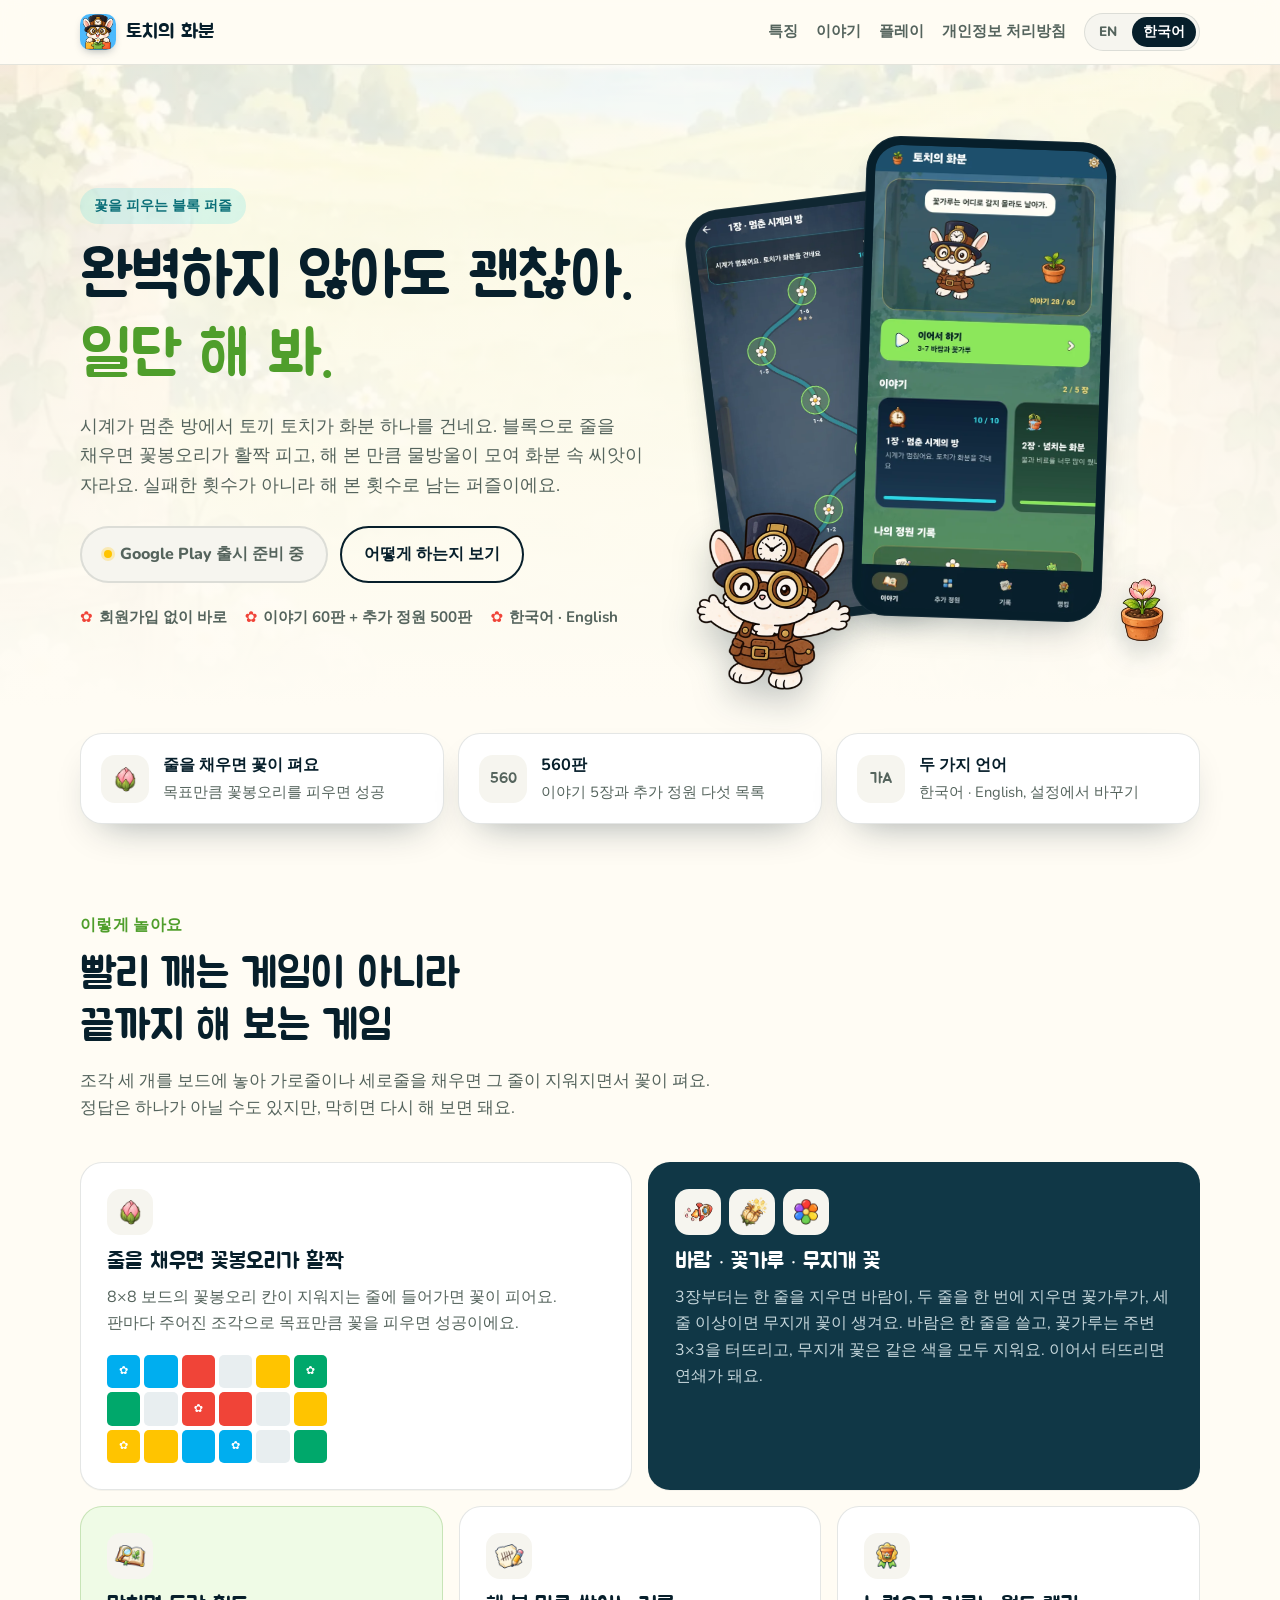
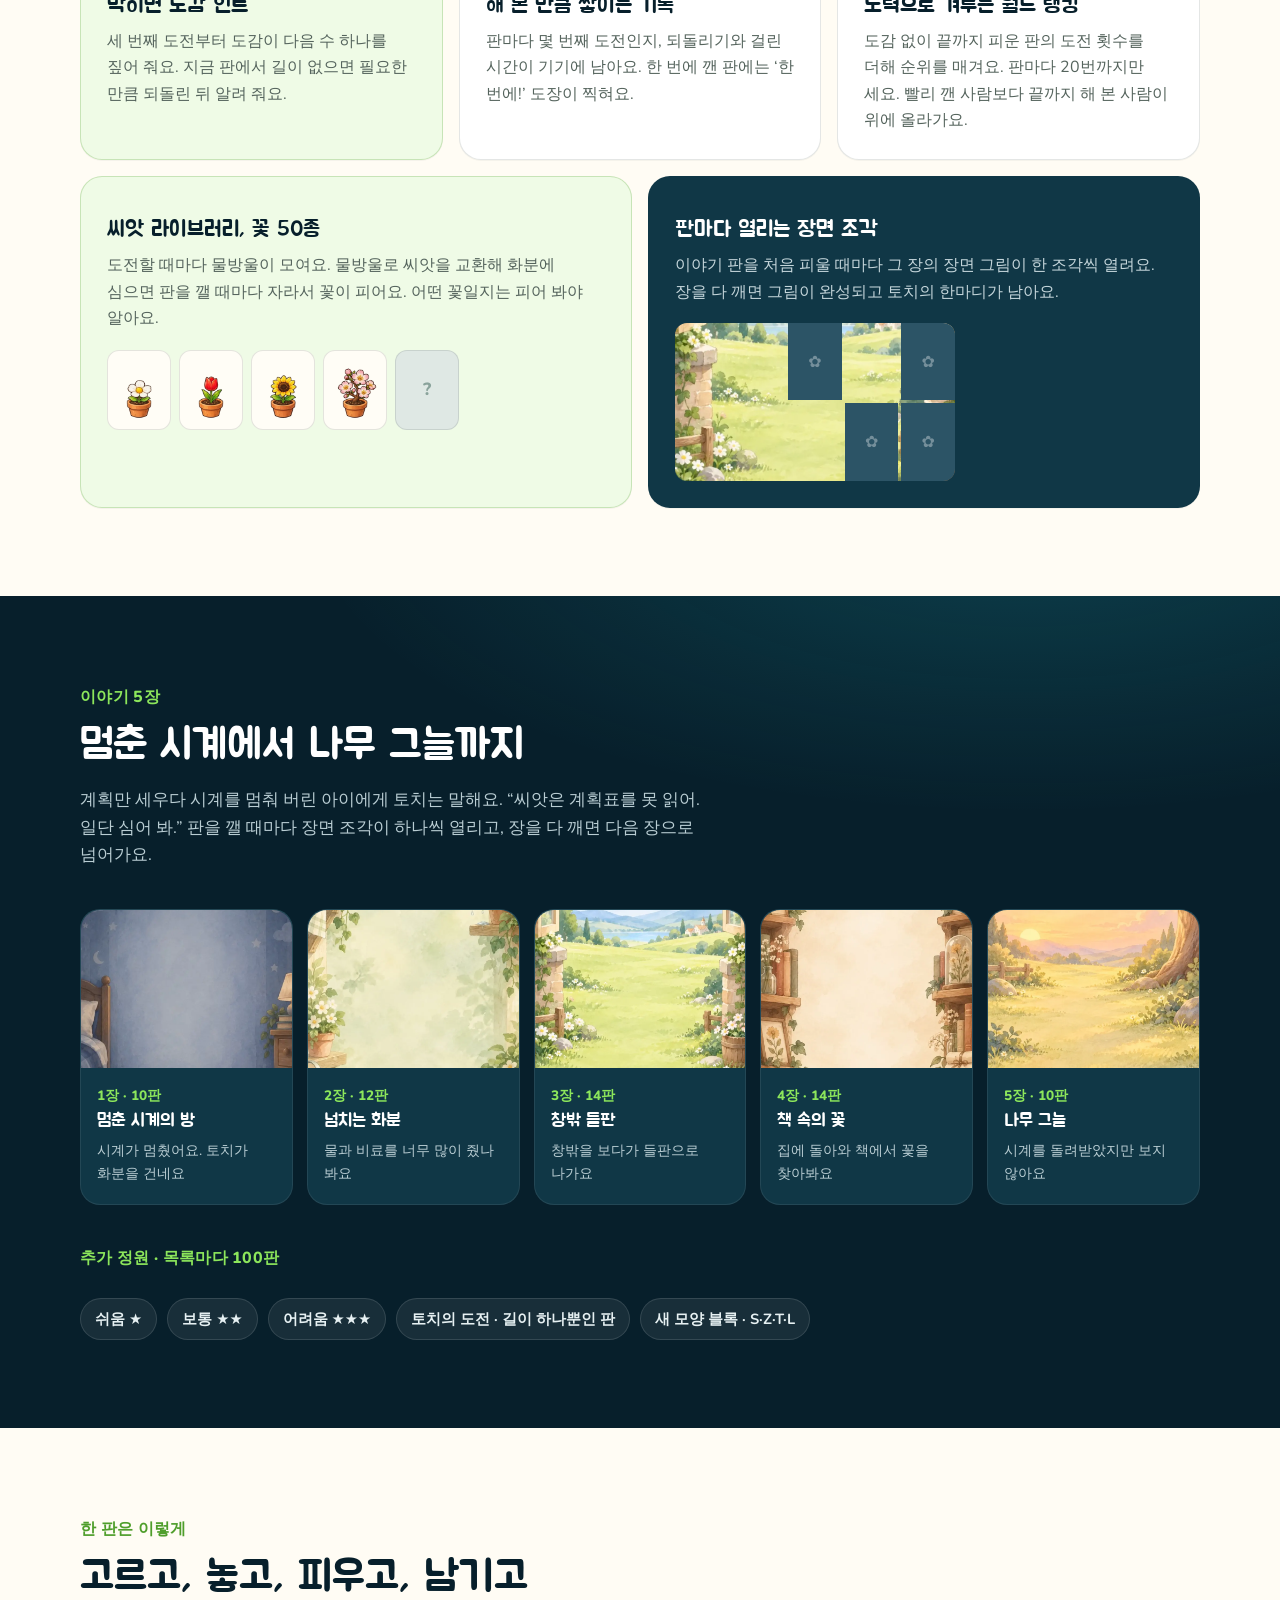
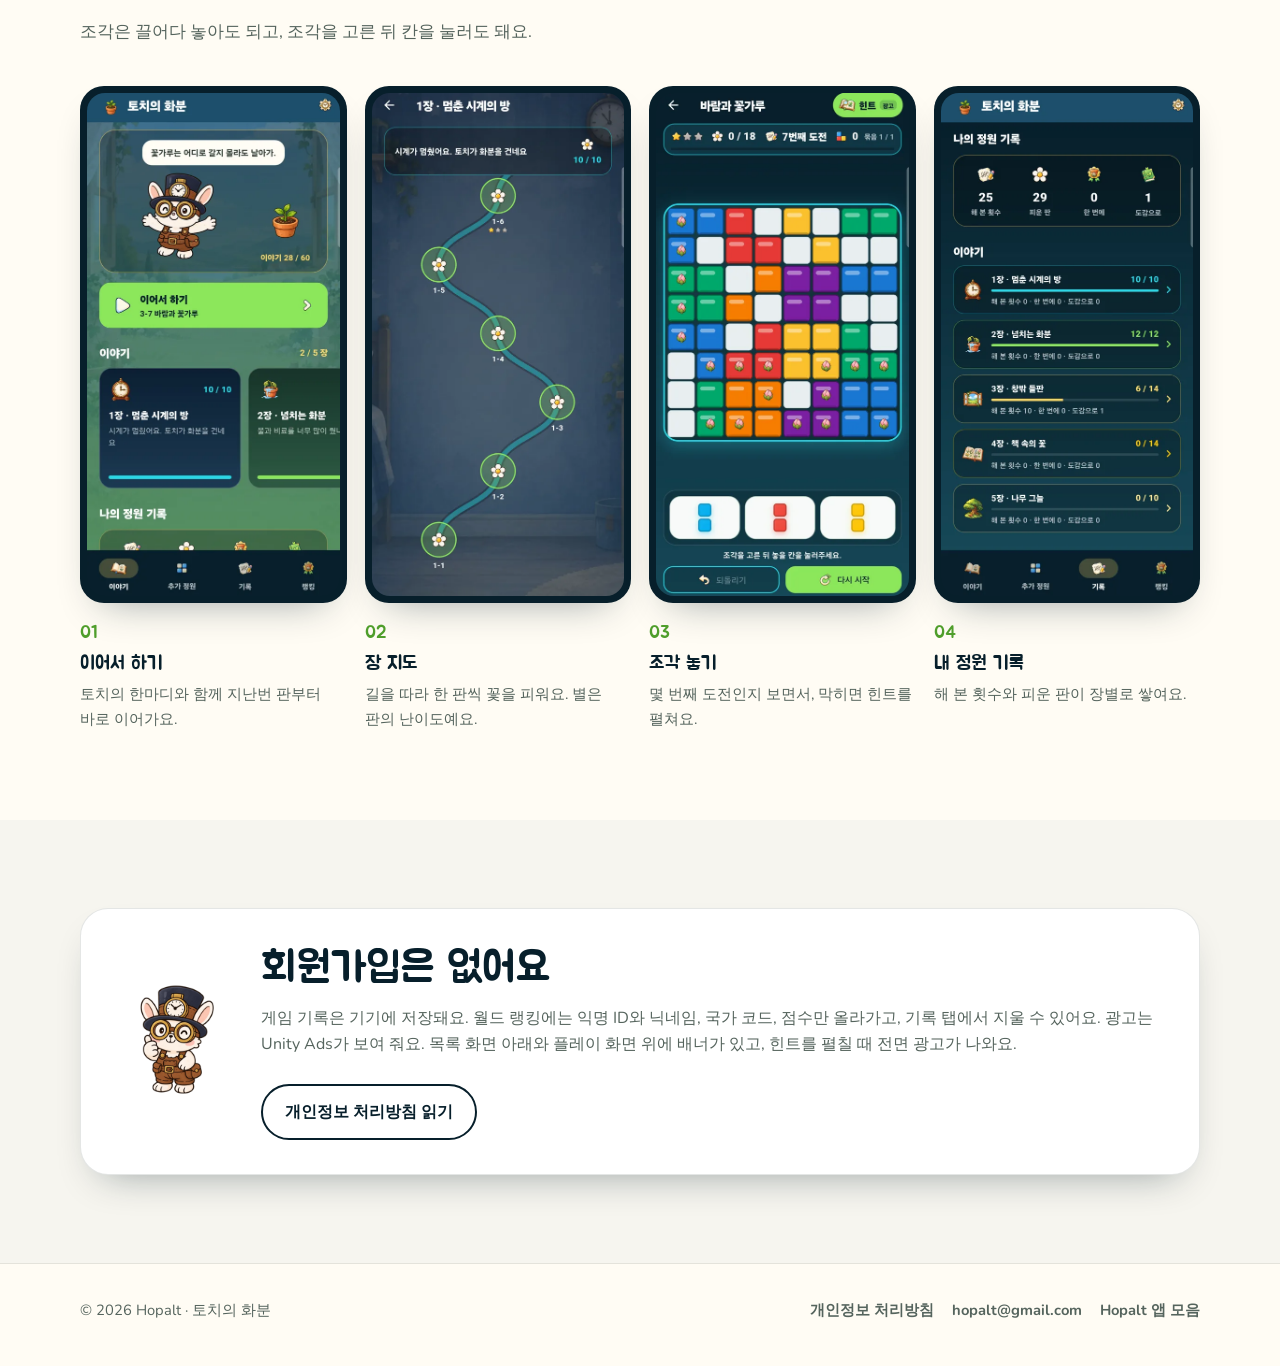
==== ko/index.html @ e4f9e3e1 "토치의 화분 소개 페이지와 개인정보 처리방침(한·영) - 소개: / (영어), /ko/ (한국어) - 개인정보 처리방침: /privacy/, /ko/privacy/ - 브라우저 언" ====
<!doctype html>
<html lang="ko">
<head>
  <meta charset="utf-8">
  <meta name="viewport" content="width=device-width, initial-scale=1">
  <meta name="theme-color" content="#fffcf4">
  <title>토치의 화분 — 일단 해 봐, 꽃은 해 본 만큼 펴요</title>
  <meta name="description" content="블록으로 줄을 채우면 꽃봉오리가 피어나는 퍼즐 게임. 이야기 5장 60판과 추가 정원 500판, 물방울로 키우는 꽃 50종, 해 본 만큼 쌓이는 기록과 월드 랭킹.">
  <link rel="canonical" href="https://tochi-flowerpot.hopalt.com/ko/">
  <link rel="alternate" hreflang="en" href="https://tochi-flowerpot.hopalt.com/">
  <link rel="alternate" hreflang="ko" href="https://tochi-flowerpot.hopalt.com/ko/">
  <link rel="alternate" hreflang="x-default" href="https://tochi-flowerpot.hopalt.com/">
  <meta property="og:title" content="토치의 화분">
  <meta property="og:description" content="완벽해질 때까지 기다리지 말고, 일단 해 봐. 블록으로 꽃을 피우는 퍼즐.">
  <meta property="og:image" content="https://tochi-flowerpot.hopalt.com/assets/feature.webp">
  <link rel="icon" type="image/png" sizes="32x32" href="../assets/favicon-32.png">
  <link rel="icon" type="image/png" sizes="512x512" href="../assets/icon-512.png">
  <link rel="apple-touch-icon" sizes="180x180" href="../assets/apple-touch-icon.png">
  <link rel="preconnect" href="https://fonts.googleapis.com">
  <link rel="preconnect" href="https://fonts.gstatic.com" crossorigin>
  <link rel="stylesheet" href="https://fonts.googleapis.com/css2?family=Jua&family=Nunito:wght@400;700;800&display=swap">
  <link rel="stylesheet" href="../assets/styles.css">
  <script src="../assets/lang.js"></script>
</head>
<body>
<header class="site-header">
  <nav class="nav wrap" aria-label="주요 메뉴">
    <a class="brand" href="./"><img src="../assets/app-icon.webp" alt="">토치의 화분</a>
    <div class="nav-links"><a href="#features">특징</a><a href="#story">이야기</a><a href="#play">플레이</a><a href="privacy/">개인정보 처리방침</a></div>
    <div class="languages" aria-label="언어"><a href="../" data-lang="en">EN</a><a aria-current="page" href="./" data-lang="ko">한국어</a></div>
  </nav>
</header>

<main>
  <section class="hero" style="--hero-bg: url(../assets/chapter-3.webp)">
    <div class="wrap hero-grid">
      <div class="hero-copy">
        <p class="eyebrow">꽃을 피우는 블록 퍼즐</p>
        <h1>완벽하지 않아도 괜찮아.<br><span class="accent">일단 해 봐.</span></h1>
        <p class="lead">시계가 멈춘 방에서 토끼 토치가 화분 하나를 건네요. 블록으로 줄을 채우면 꽃봉오리가 활짝 피고, 해 본 만큼 물방울이 모여 화분 속 씨앗이 자라요. 실패한 횟수가 아니라 해 본 횟수로 남는 퍼즐이에요.</p>
        <div class="actions">
          <span class="button soon" aria-disabled="true"><span class="dot" aria-hidden="true"></span>Google Play 출시 준비 중</span>
          <a class="button secondary" href="#play">어떻게 하는지 보기</a>
        </div>
        <ul class="hero-note"><li>회원가입 없이 바로</li><li>이야기 60판 + 추가 정원 500판</li><li>한국어 · English</li></ul>
      </div>
      <div class="hero-art" aria-label="토치의 화분 앱 화면">
        <div class="phone phone-side"><img src="../assets/ko-02.webp" alt="1장 멈춘 시계의 방 지도" width="540" height="1075"></div>
        <div class="phone phone-main"><img src="../assets/ko-01.webp" alt="토치가 말을 거는 홈 화면" width="540" height="1075"></div>
        <img class="hero-tochi" src="../assets/tochi-08.webp" alt="" width="640" height="640">
        <img class="hero-pot" src="../assets/pot-bloom.webp" alt="" width="400" height="400">
      </div>
    </div>
  </section>

  <div class="wrap trust" aria-label="앱 요약">
    <div class="trust-list">
      <div class="trust-item"><span class="trust-icon"><img src="../assets/icon-flower-bud.webp" alt=""></span><div><strong>줄을 채우면 꽃이 펴요</strong><span>목표만큼 꽃봉오리를 피우면 성공</span></div></div>
      <div class="trust-item"><span class="trust-icon">560</span><div><strong>560판</strong><span>이야기 5장과 추가 정원 다섯 목록</span></div></div>
      <div class="trust-item"><span class="trust-icon">가A</span><div><strong>두 가지 언어</strong><span>한국어 · English, 설정에서 바꾸기</span></div></div>
    </div>
  </div>

  <section class="section" id="features">
    <div class="wrap">
      <div class="section-head">
        <p class="kicker">이렇게 놀아요</p>
        <h2>빨리 깨는 게임이 아니라<br>끝까지 해 보는 게임</h2>
        <p>조각 세 개를 보드에 놓아 가로줄이나 세로줄을 채우면 그 줄이 지워지면서 꽃이 펴요. 정답은 하나가 아닐 수도 있지만, 막히면 다시 해 보면 돼요.</p>
      </div>
      <div class="bento">
        <article class="card wide">
          <div class="badge-icons"><img src="../assets/icon-flower-bud.webp" alt=""></div>
          <h3>줄을 채우면 꽃봉오리가 활짝</h3>
          <p>8×8 보드의 꽃봉오리 칸이 지워지는 줄에 들어가면 꽃이 피어요. 판마다 주어진 조각으로 목표만큼 꽃을 피우면 성공이에요.</p>
          <div class="mini-board" aria-hidden="true"><i class="b f"></i><i class="b"></i><i class="r"></i><i></i><i class="y"></i><i class="g f"></i><i class="g"></i><i></i><i class="r f"></i><i class="r"></i><i></i><i class="y"></i><i class="y f"></i><i class="y"></i><i class="b"></i><i class="b f"></i><i></i><i class="g"></i></div>
        </article>
        <article class="card wide navy">
          <div class="badge-icons"><img src="../assets/icon-rocket.webp" alt=""><img src="../assets/icon-bomb.webp" alt=""><img src="../assets/icon-rainbow-flower.webp" alt=""></div>
          <h3>바람 · 꽃가루 · 무지개 꽃</h3>
          <p>3장부터는 한 줄을 지우면 바람이, 두 줄을 한 번에 지우면 꽃가루가, 세 줄 이상이면 무지개 꽃이 생겨요. 바람은 한 줄을 쓸고, 꽃가루는 주변 3×3을 터뜨리고, 무지개 꽃은 같은 색을 모두 지워요. 이어서 터뜨리면 연쇄가 돼요.</p>
        </article>
        <article class="card third lime">
          <div class="badge-icons"><img src="../assets/icon-book-open.webp" alt=""></div>
          <h3>막히면 도감 힌트</h3>
          <p>세 번째 도전부터 도감이 다음 수 하나를 짚어 줘요. 지금 판에서 길이 없으면 필요한 만큼 되돌린 뒤 알려 줘요.</p>
        </article>
        <article class="card third">
          <div class="badge-icons"><img src="../assets/icon-tries.webp" alt=""></div>
          <h3>해 본 만큼 쌓이는 기록</h3>
          <p>판마다 몇 번째 도전인지, 되돌리기와 걸린 시간이 기기에 남아요. 한 번에 깬 판에는 ‘한 번에!’ 도장이 찍혀요.</p>
        </article>
        <article class="card third">
          <div class="badge-icons"><img src="../assets/icon-finisher.webp" alt=""></div>
          <h3>노력으로 겨루는 월드 랭킹</h3>
          <p>도감 없이 끝까지 피운 판의 도전 횟수를 더해 순위를 매겨요. 판마다 20번까지만 세요. 빨리 깬 사람보다 끝까지 해 본 사람이 위에 올라가요.</p>
        </article>
        <article class="card wide lime">
          <h3>씨앗 라이브러리, 꽃 50종</h3>
          <p>도전할 때마다 물방울이 모여요. 물방울로 씨앗을 교환해 화분에 심으면 판을 깰 때마다 자라서 꽃이 피어요. 어떤 꽃일지는 피어 봐야 알아요.</p>
          <div class="seed-row" aria-hidden="true"><span><img src="../assets/seed-daisy.webp" alt=""></span><span><img src="../assets/seed-tulip.webp" alt=""></span><span><img src="../assets/seed-sunflower.webp" alt=""></span><span><img src="../assets/seed-cherry-blossom.webp" alt=""></span><span class="locked">?</span></div>
        </article>
        <article class="card wide navy">
          <h3>판마다 열리는 장면 조각</h3>
          <p>이야기 판을 처음 피울 때마다 그 장의 장면 그림이 한 조각씩 열려요. 장을 다 깨면 그림이 완성되고 토치의 한마디가 남아요.</p>
          <div class="scene-tiles" aria-hidden="true" style="background-image:url(../assets/chapter-3.webp)"><i class="open"></i><i class="open"></i><i></i><i class="open"></i><i></i><i class="open"></i><i class="open"></i><i class="open"></i><i></i><i></i></div>
        </article>
      </div>
    </div>
  </section>

  <section class="section section-dark" id="story">
    <div class="wrap">
      <div class="section-head">
        <p class="kicker">이야기 5장</p>
        <h2>멈춘 시계에서 나무 그늘까지</h2>
        <p>계획만 세우다 시계를 멈춰 버린 아이에게 토치는 말해요. “씨앗은 계획표를 못 읽어. 일단 심어 봐.” 판을 깰 때마다 장면 조각이 하나씩 열리고, 장을 다 깨면 다음 장으로 넘어가요.</p>
      </div>
      <div class="chapters">
        <article class="chapter"><div class="art" style="background-image:url(../assets/chapter-1.webp)"></div><div class="text"><span class="num">1장 · 10판</span><h3>멈춘 시계의 방</h3><p>시계가 멈췄어요. 토치가 화분을 건네요</p></div></article>
        <article class="chapter"><div class="art" style="background-image:url(../assets/chapter-2.webp)"></div><div class="text"><span class="num">2장 · 12판</span><h3>넘치는 화분</h3><p>물과 비료를 너무 많이 줬나 봐요</p></div></article>
        <article class="chapter"><div class="art" style="background-image:url(../assets/chapter-3.webp)"></div><div class="text"><span class="num">3장 · 14판</span><h3>창밖 들판</h3><p>창밖을 보다가 들판으로 나가요</p></div></article>
        <article class="chapter"><div class="art" style="background-image:url(../assets/chapter-4.webp)"></div><div class="text"><span class="num">4장 · 14판</span><h3>책 속의 꽃</h3><p>집에 돌아와 책에서 꽃을 찾아봐요</p></div></article>
        <article class="chapter"><div class="art" style="background-image:url(../assets/chapter-5.webp)"></div><div class="text"><span class="num">5장 · 10판</span><h3>나무 그늘</h3><p>시계를 돌려받았지만 보지 않아요</p></div></article>
      </div>
      <p class="kicker" style="margin-top:40px">추가 정원 · 목록마다 100판</p>
      <div class="lists"><span>쉬움 ★</span><span>보통 ★★</span><span>어려움 ★★★</span><span>토치의 도전 · 길이 하나뿐인 판</span><span>새 모양 블록 · S·Z·T·L</span></div>
    </div>
  </section>

  <section class="section" id="play">
    <div class="wrap">
      <div class="section-head">
        <p class="kicker">한 판은 이렇게</p>
        <h2>고르고, 놓고, 피우고, 남기고</h2>
        <p>조각은 끌어다 놓아도 되고, 조각을 고른 뒤 칸을 눌러도 돼요.</p>
      </div>
      <div class="journey">
        <article class="step"><div class="frame"><img src="../assets/ko-01.webp" alt="홈 화면" loading="lazy" width="540" height="1075"></div><span class="num">01</span><h3>이어서 하기</h3><p>토치의 한마디와 함께 지난번 판부터 바로 이어가요.</p></article>
        <article class="step"><div class="frame"><img src="../assets/ko-02.webp" alt="장 지도" loading="lazy" width="540" height="1075"></div><span class="num">02</span><h3>장 지도</h3><p>길을 따라 한 판씩 꽃을 피워요. 별은 판의 난이도예요.</p></article>
        <article class="step"><div class="frame"><img src="../assets/ko-03.webp" alt="플레이 화면" loading="lazy" width="540" height="1075"></div><span class="num">03</span><h3>조각 놓기</h3><p>몇 번째 도전인지 보면서, 막히면 힌트를 펼쳐요.</p></article>
        <article class="step"><div class="frame"><img src="../assets/ko-04.webp" alt="기록 화면" loading="lazy" width="540" height="1075"></div><span class="num">04</span><h3>내 정원 기록</h3><p>해 본 횟수와 피운 판이 장별로 쌓여요.</p></article>
      </div>
    </div>
  </section>

  <section class="section section-tint">
    <div class="wrap">
      <div class="safe">
        <img src="../assets/tochi-02.webp" alt="" width="640" height="640" loading="lazy">
        <div>
          <h2>회원가입은 없어요</h2>
          <p>게임 기록은 기기에 저장돼요. 월드 랭킹에는 익명 ID와 닉네임, 국가 코드, 점수만 올라가고, 기록 탭에서 지울 수 있어요. 광고는 Unity Ads가 보여 줘요. 목록 화면 아래와 플레이 화면 위에 배너가 있고, 힌트를 펼칠 때 전면 광고가 나와요.</p>
          <div class="actions"><a class="button secondary" href="privacy/">개인정보 처리방침 읽기</a></div>
        </div>
      </div>
    </div>
  </section>
</main>

<footer class="footer">
  <div class="wrap footer-row">
    <span>© 2026 Hopalt · 토치의 화분</span>
    <div class="footer-links"><a href="privacy/">개인정보 처리방침</a><a href="mailto:hopalt@gmail.com">hopalt@gmail.com</a><a href="https://www.hopalt.com/">Hopalt 앱 모음</a></div>
  </div>
</footer>
</body>
</html>
---- assets/styles.css ----
/* 토치의 화분 · Tochi's Flowerpot — app page and privacy policy.
   Colours follow the app theme (flutter_app/lib/core/theme/app_theme.dart). */
:root {
  --cream: #fffcf4;
  --paper: #f6f5ef;
  --ink: #23312b;
  --ink-soft: #55645d;
  --navy: #071f2b;
  --slate: #103746;
  --cyan: #28d7e5;
  --lime: #8ce65b;
  --lime-deep: #4f9e2b;
  --sky: #00aeef;
  --red: #f04438;
  --gold: #ffc400;
  --green: #00a86b;
  --line: rgba(35, 49, 43, 0.12);
  --card: #ffffff;
  --shadow: 0 18px 40px -22px rgba(7, 31, 43, 0.45);
  --radius: 22px;
  --display: "Jua", "Nunito", "Apple SD Gothic Neo", "Malgun Gothic", system-ui, sans-serif;
  --body: "Nunito", "Apple SD Gothic Neo", "Noto Sans KR", "Malgun Gothic", system-ui, -apple-system, "Segoe UI", sans-serif;
}

* { box-sizing: border-box; }
html { scroll-behavior: smooth; }
[id] { scroll-margin-top: 84px; }
@media (max-width: 640px) { [id] { scroll-margin-top: 120px; } }
body {
  margin: 0;
  background: var(--cream);
  color: var(--ink);
  font-family: var(--body);
  font-size: 16px;
  line-height: 1.65;
  -webkit-font-smoothing: antialiased;
  word-break: keep-all;
  overflow-wrap: anywhere;
}
img { max-width: 100%; height: auto; display: block; }
a { color: inherit; }
.wrap { width: min(1120px, 100% - 32px); margin-inline: auto; }

/* Header */
.site-header {
  position: sticky; top: 0; z-index: 20;
  background: rgba(255, 252, 244, 0.86);
  backdrop-filter: saturate(1.4) blur(12px);
  -webkit-backdrop-filter: saturate(1.4) blur(12px);
  border-bottom: 1px solid var(--line);
}
.nav { display: flex; align-items: center; gap: 18px; min-height: 64px; flex-wrap: wrap; }
.brand { display: inline-flex; align-items: center; gap: 10px; text-decoration: none; font-family: var(--display); font-size: 1.25rem; color: var(--navy); }
.brand img { width: 36px; height: 36px; border-radius: 10px; box-shadow: 0 4px 10px -4px rgba(7,31,43,.4); }
.nav-links { display: flex; gap: 18px; margin-left: auto; font-weight: 700; font-size: .95rem; }
.nav-links a { text-decoration: none; color: var(--ink-soft); }
.nav-links a:hover { color: var(--navy); }
.languages { display: flex; gap: 4px; padding: 3px; border-radius: 999px; background: var(--paper); border: 1px solid var(--line); font-size: .85rem; font-weight: 800; }
.languages a { text-decoration: none; padding: 4px 11px; border-radius: 999px; color: var(--ink-soft); }
.languages a[aria-current="page"] { background: var(--navy); color: #fff; }

/* Buttons */
.actions { display: flex; flex-wrap: wrap; gap: 12px; margin-top: 26px; }
.button {
  display: inline-flex; align-items: center; gap: 8px;
  padding: 13px 22px; border-radius: 999px; font-weight: 800; text-decoration: none;
  background: var(--lime); color: var(--navy); border: 2px solid var(--lime);
  box-shadow: 0 10px 22px -12px rgba(79, 158, 43, .9);
  transition: transform .15s ease, box-shadow .15s ease;
}
.button:hover { transform: translateY(-2px); }
.button.secondary { background: transparent; color: var(--navy); border-color: var(--navy); box-shadow: none; }
.button.soon { background: var(--paper); color: var(--ink-soft); border-color: var(--line); box-shadow: none; cursor: default; }
.button.soon:hover { transform: none; }
.button .dot { width: 8px; height: 8px; border-radius: 50%; background: var(--gold); box-shadow: 0 0 0 3px rgba(255,196,0,.25); }

/* Hero */
.hero { position: relative; overflow: hidden; padding: 64px 0 72px; }
.hero::before {
  content: ""; position: absolute; inset: 0;
  background: var(--hero-bg, none) center / cover no-repeat;
  opacity: .22; filter: saturate(1.1);
}
.hero::after { content: ""; position: absolute; inset: 0; background: linear-gradient(180deg, rgba(255,252,244,.2), var(--cream) 92%); }
.hero-grid { position: relative; z-index: 1; display: grid; grid-template-columns: 1.05fr .95fr; gap: 40px; align-items: center; }
.eyebrow { display: inline-block; margin: 0 0 14px; padding: 6px 14px; border-radius: 999px; background: rgba(40, 215, 229, .16); color: #0b6f78; font-weight: 800; font-size: .88rem; }
h1, h2, h3 { font-family: var(--display); font-weight: 400; color: var(--navy); line-height: 1.25; margin: 0; }
h1 { font-size: clamp(2.3rem, 5.4vw, 3.9rem); letter-spacing: -.01em; }
h1 .accent { color: var(--lime-deep); }
.lead { font-size: 1.12rem; color: var(--ink-soft); margin: 18px 0 0; max-width: 34em; }
.hero-note { display: flex; flex-wrap: wrap; gap: 8px 18px; padding: 0; margin: 22px 0 0; list-style: none; font-weight: 700; color: var(--ink-soft); font-size: .95rem; }
.hero-note li::before { content: "✿"; color: var(--red); margin-right: 6px; }

.hero-art { position: relative; min-height: 560px; }
.phone {
  position: absolute; width: 250px; border-radius: 34px; padding: 9px; background: var(--navy);
  box-shadow: var(--shadow), 0 0 0 1px rgba(255,255,255,.06) inset;
}
.phone img { border-radius: 26px; }
.phone-main { left: 50%; top: 10px; transform: translateX(-34%) rotate(2deg); z-index: 2; }
.phone-side { left: 50%; top: 70px; transform: translateX(-108%) rotate(-7deg); width: 220px; opacity: .96; }
.hero-tochi { position: absolute; z-index: 3; width: 190px; left: -6px; bottom: -10px; filter: drop-shadow(0 14px 18px rgba(7,31,43,.25)); animation: bob 4s ease-in-out infinite; }
.hero-pot { position: absolute; z-index: 3; width: 108px; right: 4px; bottom: 30px; filter: drop-shadow(0 10px 14px rgba(7,31,43,.2)); }
@keyframes bob { 50% { transform: translateY(-8px) rotate(-2deg); } }
@media (prefers-reduced-motion: reduce) { .hero-tochi { animation: none; } html { scroll-behavior: auto; } }

/* Strip */
.trust { margin-top: -28px; position: relative; z-index: 2; }
.trust-list { display: grid; grid-template-columns: repeat(3, 1fr); gap: 14px; }
.trust-item { display: flex; gap: 14px; align-items: center; padding: 18px 20px; background: var(--card); border-radius: var(--radius); box-shadow: var(--shadow); border: 1px solid var(--line); }
.trust-item strong { display: block; color: var(--navy); font-size: 1.02rem; }
.trust-item span { color: var(--ink-soft); font-size: .92rem; }
.trust-icon { flex: none; width: 48px; height: 48px; border-radius: 14px; display: grid; place-items: center; font-family: var(--display); font-size: 1.25rem; color: var(--navy); background: var(--paper); }
.trust-icon img { width: 34px; }

/* Sections */
.section { padding: 88px 0; }
.section-tint { background: var(--paper); }
.section-dark { background: radial-gradient(1200px 500px at 80% -10%, rgba(40,215,229,.18), transparent 60%), var(--navy); color: #d9e6ea; }
.section-dark h2, .section-dark h3 { color: #fff; }
.section-head { max-width: 640px; margin-bottom: 40px; }
.kicker { margin: 0 0 10px; font-weight: 800; color: var(--lime-deep); letter-spacing: .02em; }
.section-dark .kicker { color: var(--lime); }
h2 { font-size: clamp(1.8rem, 3.6vw, 2.6rem); }
.section-head p:not(.kicker) { color: var(--ink-soft); margin: 14px 0 0; font-size: 1.05rem; }
.section-dark .section-head p:not(.kicker) { color: #b9cdd3; }

/* Feature cards */
.bento { display: grid; grid-template-columns: repeat(6, 1fr); gap: 16px; }
.card { background: var(--card); border: 1px solid var(--line); border-radius: var(--radius); padding: 26px; box-shadow: 0 1px 0 rgba(7,31,43,.04); }
.card h3 { font-size: 1.35rem; margin: 14px 0 8px; }
.card p { margin: 0; color: var(--ink-soft); }
.card.wide { grid-column: span 3; }
.card.third { grid-column: span 2; }
.card .badge-icons { display: flex; gap: 8px; }
.card .badge-icons img { width: 46px; height: 46px; padding: 6px; border-radius: 14px; background: var(--paper); }
.card.navy { background: var(--slate); border-color: transparent; }
.card.navy h3 { color: #fff; }
.card.navy p { color: #c5d6db; }
.card.lime { background: #effbe6; border-color: rgba(79,158,43,.25); }
.big-number { font-family: var(--display); font-size: 3rem; color: var(--navy); line-height: 1; }
.big-number small { font-size: 1.1rem; color: var(--ink-soft); font-family: var(--body); font-weight: 800; }
.mini-board { display: grid; grid-template-columns: repeat(6, 1fr); gap: 4px; margin-top: 18px; max-width: 220px; }
.mini-board i { aspect-ratio: 1; border-radius: 5px; background: #e8eef0; display: grid; place-items: center; font-style: normal; font-size: .7rem; }
.mini-board i.b { background: var(--sky); } .mini-board i.r { background: var(--red); } .mini-board i.y { background: var(--gold); } .mini-board i.g { background: var(--green); }
.mini-board i.f::after { content: "✿"; color: #fff; }
.seed-row { display: grid; grid-template-columns: repeat(5, minmax(0, 64px)); gap: 8px; margin-top: 18px; }
.seed-row span { aspect-ratio: 4 / 5; border-radius: 12px; background: #fffdf6; border: 1px solid var(--line); display: grid; place-items: center; overflow: hidden; }
.seed-row img { width: 100%; height: 100%; object-fit: contain; }
.seed-row span.locked { background: #dfe8e4; color: #8aa39b; font-weight: 800; font-size: 1.1rem; }
.scene-tiles { display: grid; grid-template-columns: repeat(5, 1fr); grid-template-rows: repeat(2, 1fr); gap: 3px; margin-top: 18px; max-width: 280px; aspect-ratio: 16 / 9; border-radius: 12px; overflow: hidden; background-size: cover; background-position: center; }
.scene-tiles i { background: #2c5466; display: grid; place-items: center; font-style: normal; color: rgba(255,255,255,.35); }
.scene-tiles i::after { content: "✿"; }
.scene-tiles i.open::after { content: none; }
.scene-tiles i.open { background: transparent; }

/* Chapters */
.chapters { display: grid; grid-template-columns: repeat(5, 1fr); gap: 14px; }
.chapter { border-radius: 20px; overflow: hidden; background: var(--slate); border: 1px solid rgba(255,255,255,.08); }
.chapter .art { aspect-ratio: 4 / 3; background-size: cover; background-position: center; }
.chapter div.text { padding: 14px 16px 18px; }
.chapter .num { color: var(--lime); font-weight: 800; font-size: .85rem; }
.chapter h3 { font-size: 1.1rem; margin: 2px 0 6px; }
.chapter p { margin: 0; font-size: .9rem; color: #b9cdd3; }
.lists { display: flex; flex-wrap: wrap; gap: 10px; margin-top: 26px; }
.lists span { padding: 8px 14px; border-radius: 999px; background: rgba(255,255,255,.07); border: 1px solid rgba(255,255,255,.12); font-weight: 700; font-size: .92rem; color: #e6f0f2; }

/* Journey */
.journey { display: grid; grid-template-columns: repeat(4, 1fr); gap: 18px; }
.step { text-align: left; }
.step .frame { border-radius: 24px; padding: 7px; background: var(--navy); box-shadow: var(--shadow); }
.step .frame img { border-radius: 18px; }
.step .num { display: inline-block; margin: 16px 0 4px; font-family: var(--display); color: var(--lime-deep); font-size: 1.1rem; }
.step h3 { font-size: 1.2rem; }
.step p { margin: 6px 0 0; color: var(--ink-soft); font-size: .95rem; }

/* Privacy note */
.safe { display: grid; grid-template-columns: auto 1fr; gap: 26px; align-items: center; padding: 34px; border-radius: 28px; background: var(--card); border: 1px solid var(--line); box-shadow: var(--shadow); }
.safe img { width: 120px; }
.safe p { color: var(--ink-soft); margin: 10px 0 0; }

/* Footer */
.footer { padding: 34px 0 44px; border-top: 1px solid var(--line); color: var(--ink-soft); font-size: .92rem; }
.footer-row { display: flex; flex-wrap: wrap; gap: 12px 24px; justify-content: space-between; align-items: center; }
.footer-links { display: flex; flex-wrap: wrap; gap: 8px 18px; }
.footer-links a { text-decoration: none; font-weight: 700; }
.footer-links a:hover { color: var(--navy); }

/* Privacy policy page */
.policy { padding: 48px 0 80px; max-width: 820px; }
.policy h1 { font-size: clamp(2rem, 4.6vw, 2.8rem); }
.policy .meta { color: var(--ink-soft); margin: 12px 0 0; font-size: .95rem; }
.policy h2 { font-size: 1.45rem; margin: 40px 0 10px; padding-top: 4px; }
.policy h3 { font-family: var(--body); font-weight: 800; font-size: 1.05rem; margin: 22px 0 6px; }
.policy p, .policy li { color: #36443e; }
.policy ul { padding-left: 1.2em; }
.policy li { margin: 4px 0; }
.notice { margin: 26px 0 8px; padding: 18px 22px; border-radius: 18px; background: #effbe6; border: 1px solid rgba(79,158,43,.28); color: #2c4a22; }
.notice strong { color: var(--navy); }
.toc { margin: 22px 0 0; padding: 18px 22px; border-radius: 18px; background: var(--paper); border: 1px solid var(--line); }
.toc ol { margin: 0; padding-left: 1.3em; columns: 2; column-gap: 28px; }
.toc a { text-decoration: none; font-weight: 700; color: var(--ink-soft); }
.toc a:hover { color: var(--navy); }
.table-wrap { overflow-x: auto; margin: 12px 0; border-radius: 14px; border: 1px solid var(--line); background: var(--card); }
table { border-collapse: collapse; width: 100%; min-width: 620px; font-size: .93rem; }
th, td { text-align: left; vertical-align: top; padding: 11px 14px; border-bottom: 1px solid var(--line); }
th { background: var(--paper); color: var(--navy); font-weight: 800; }
tr:last-child td { border-bottom: 0; }
.policy a { color: #0b6f78; font-weight: 700; }

/* Responsive */
@media (max-width: 960px) {
  .hero-grid { grid-template-columns: 1fr; }
  .hero-art { min-height: 520px; max-width: 520px; margin: 10px auto 0; width: 100%; }
  .chapters { grid-template-columns: repeat(3, 1fr); }
  .journey { grid-template-columns: repeat(2, 1fr); }
  .card.wide, .card.third { grid-column: span 6; }
}
@media (max-width: 640px) {
  .nav { gap: 10px; padding: 8px 0; }
  .nav-links { order: 3; width: 100%; margin-left: 0; gap: 16px; font-size: .9rem; }
  .languages { margin-left: auto; }
  .hero { padding: 36px 0 56px; }
  .hero-art { min-height: 440px; }
  .phone { width: 200px; border-radius: 28px; padding: 7px; }
  .phone img { border-radius: 22px; }
  .phone-side { width: 170px; top: 56px; }
  .hero-tochi { width: 130px; }
  .hero-pot { width: 78px; bottom: 16px; }
  .trust-list { grid-template-columns: 1fr; }
  .section { padding: 64px 0; }
  .chapters { grid-template-columns: repeat(2, 1fr); }
  .journey { grid-template-columns: 1fr 1fr; gap: 14px; }
  .safe { grid-template-columns: 1fr; padding: 24px; }
  .safe img { width: 90px; }
  .toc ol { columns: 1; }
}
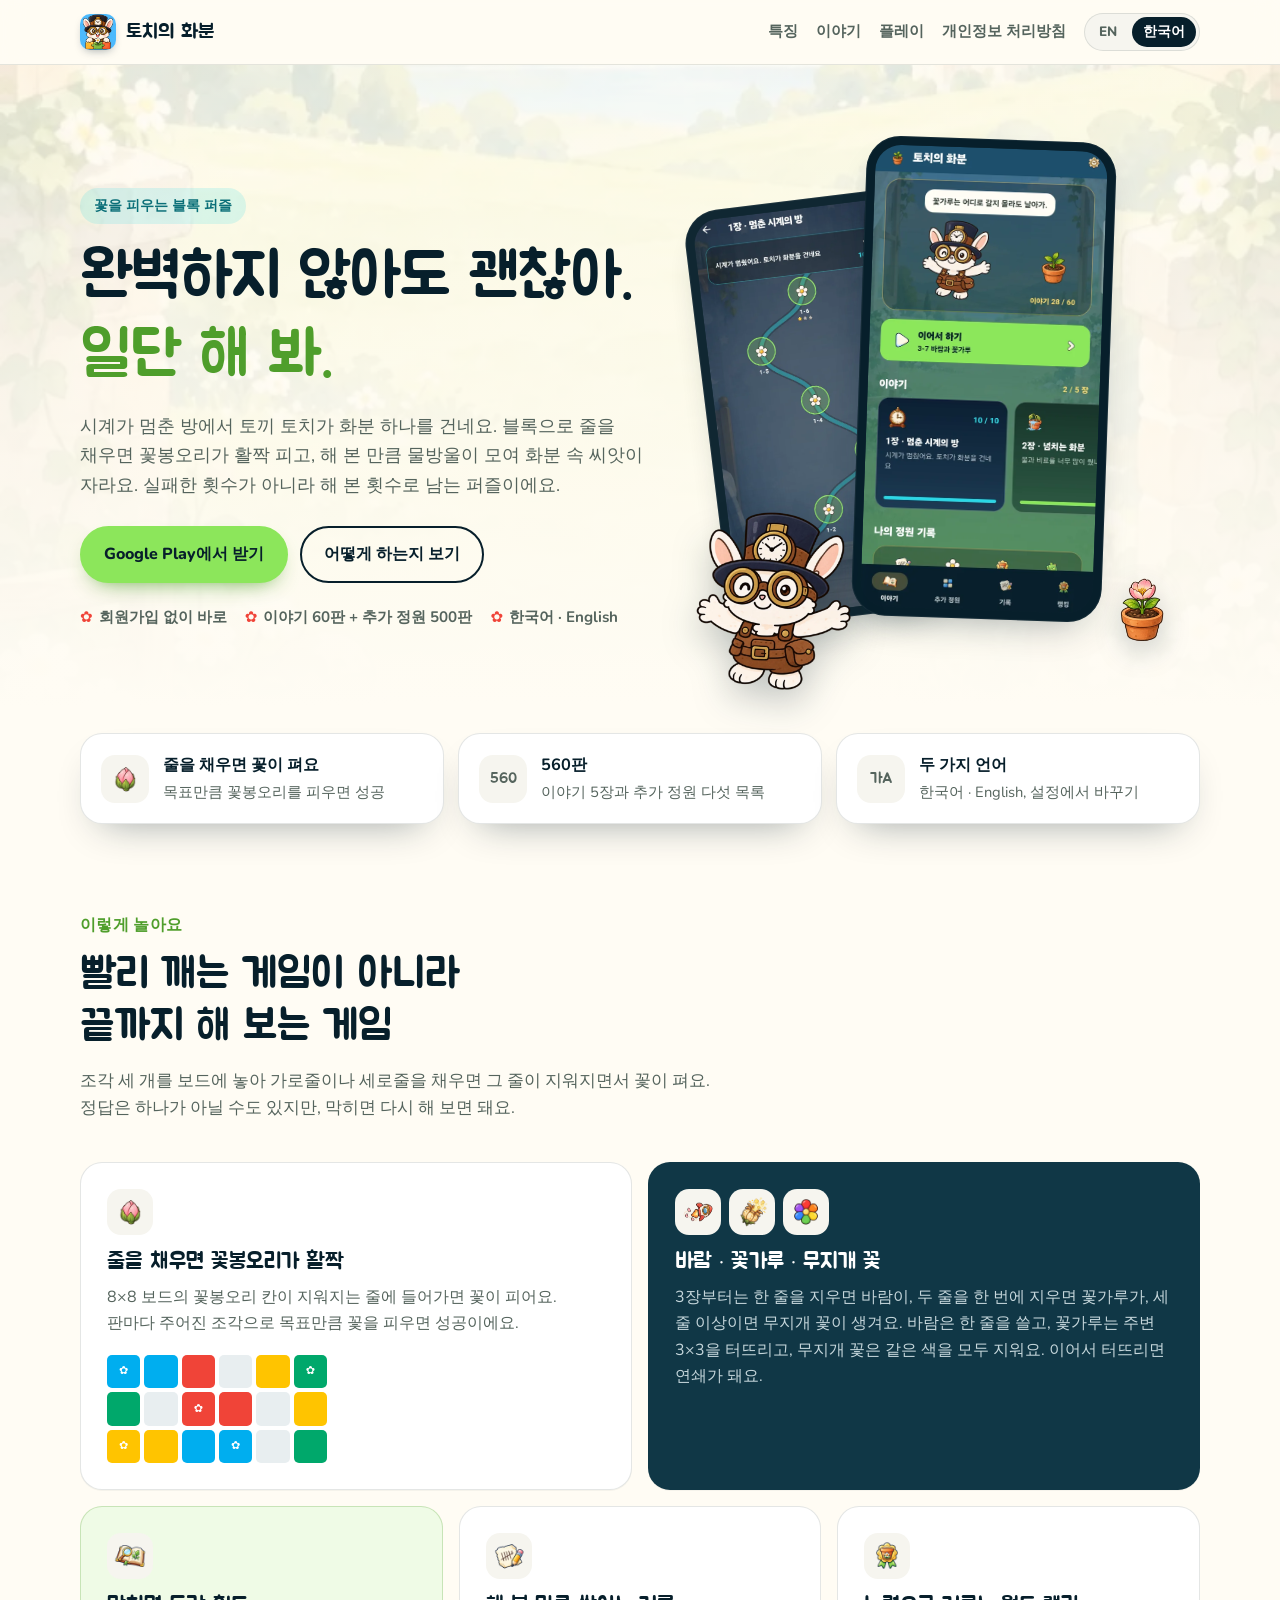
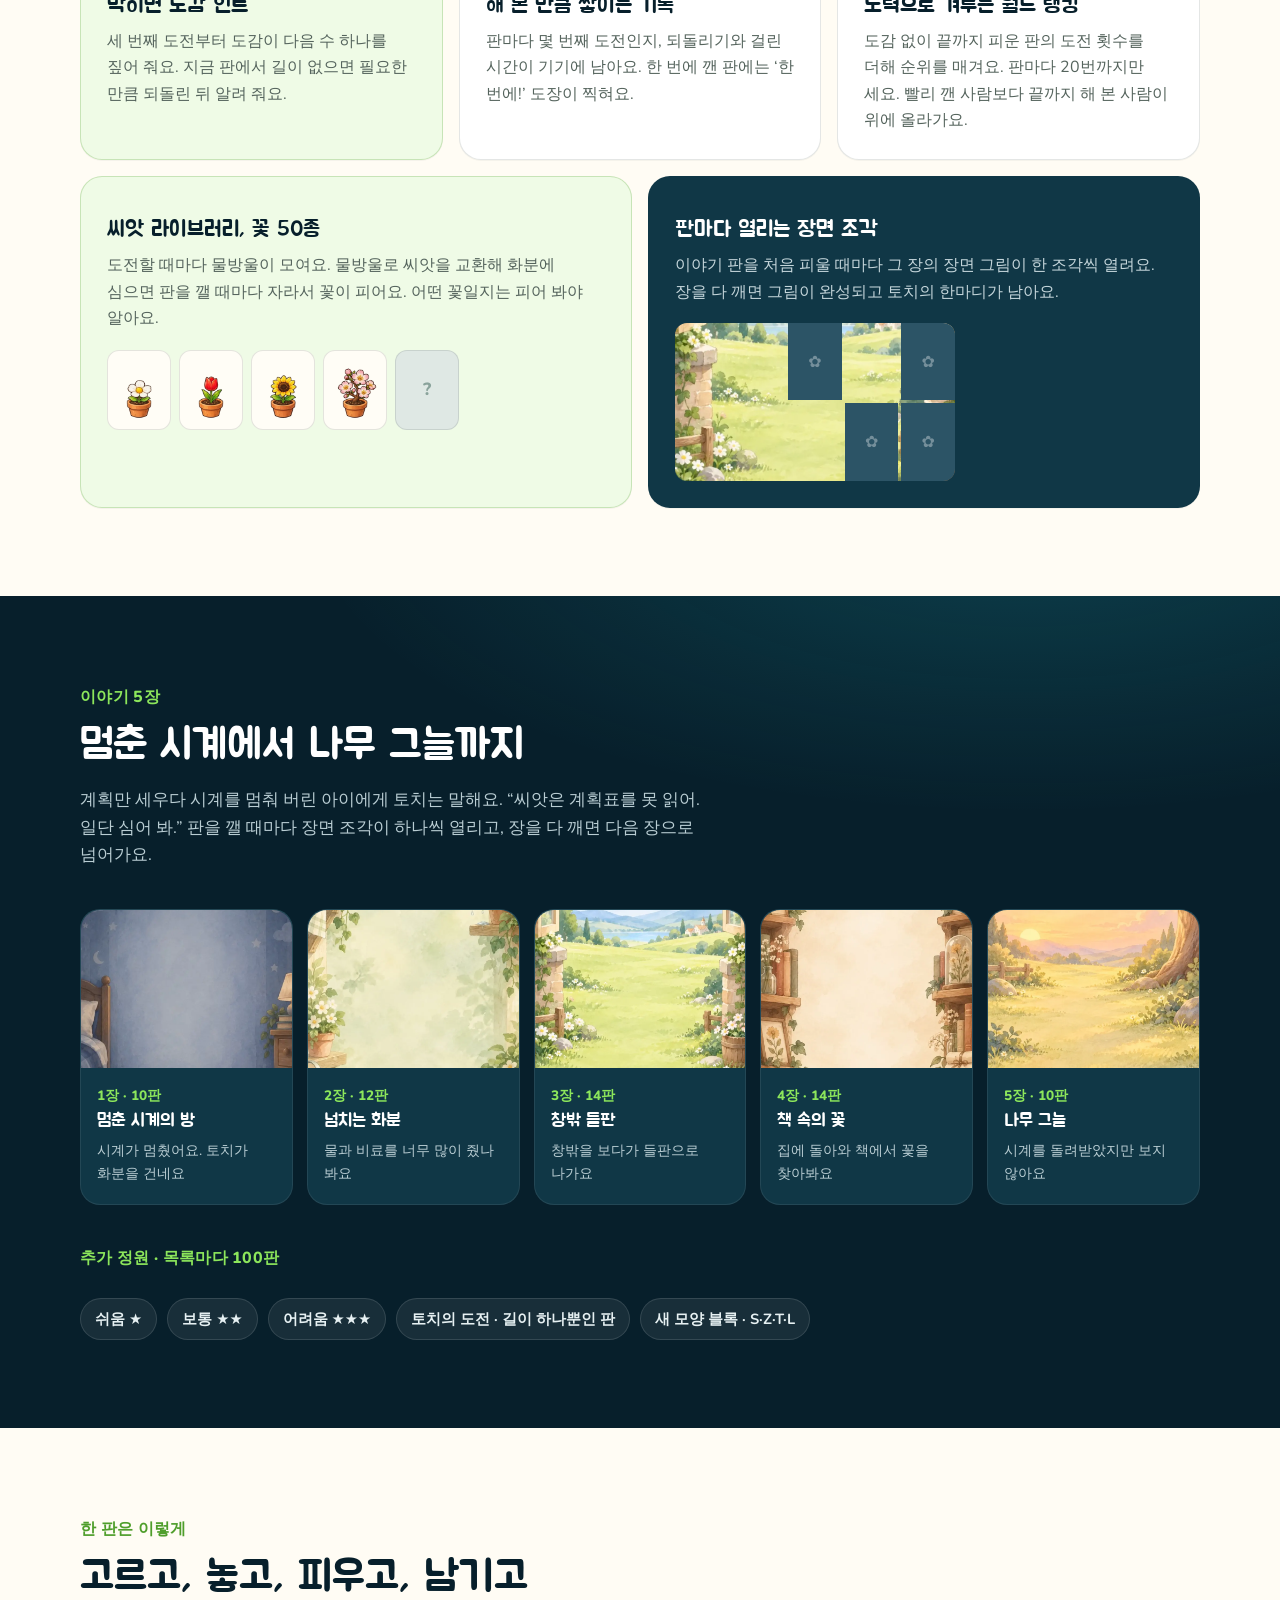
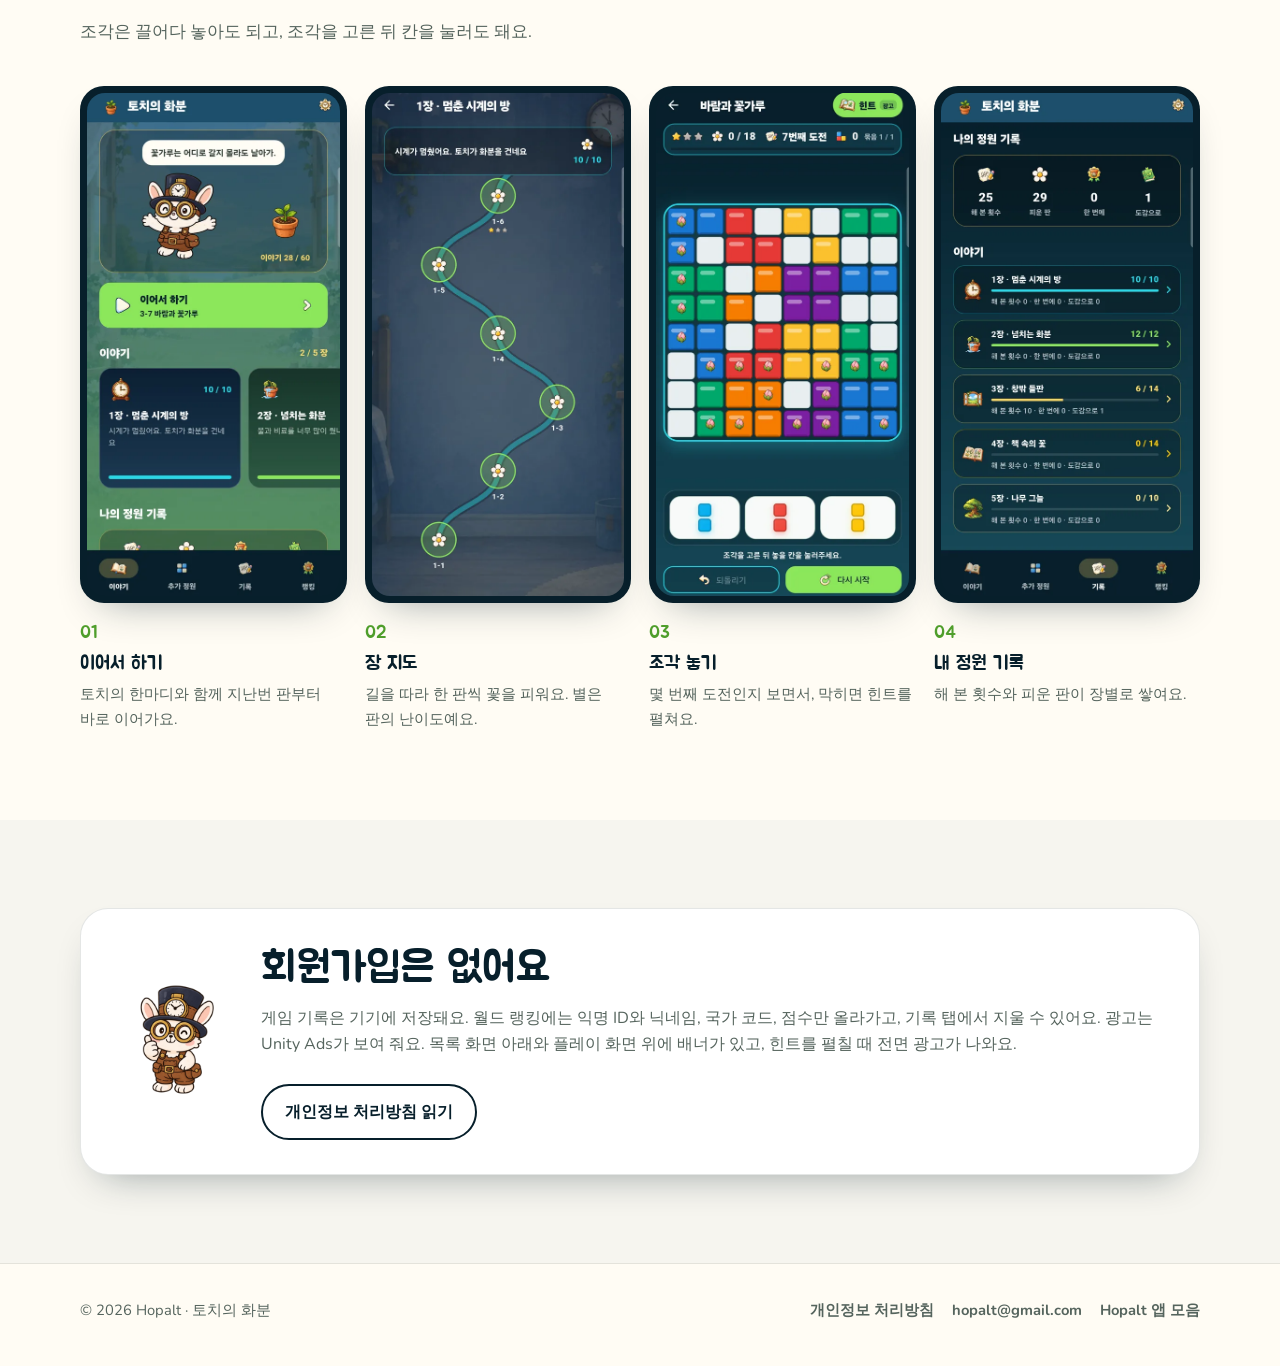
==== commit 1cfdf8c2: "Google Play 출시: ‘출시 준비 중’ 버튼을 스토어 링크로 - 한국어 ‘Google Play에서 받기’(hl=ko), 영어 ‘Get it on Google Play’(hl" ====
--- a/ko/index.html
+++ b/ko/index.html
@@ -39,7 +39,7 @@
         <h1>완벽하지 않아도 괜찮아.<br><span class="accent">일단 해 봐.</span></h1>
         <p class="lead">시계가 멈춘 방에서 토끼 토치가 화분 하나를 건네요. 블록으로 줄을 채우면 꽃봉오리가 활짝 피고, 해 본 만큼 물방울이 모여 화분 속 씨앗이 자라요. 실패한 횟수가 아니라 해 본 횟수로 남는 퍼즐이에요.</p>
         <div class="actions">
-          <span class="button soon" aria-disabled="true"><span class="dot" aria-hidden="true"></span>Google Play 출시 준비 중</span>
+          <a class="button" href="https://play.google.com/store/apps/details?id=com.hopalt.moablock&amp;hl=ko" target="_blank" rel="noopener">Google Play에서 받기</a>
           <a class="button secondary" href="#play">어떻게 하는지 보기</a>
         </div>
         <ul class="hero-note"><li>회원가입 없이 바로</li><li>이야기 60판 + 추가 정원 500판</li><li>한국어 · English</li></ul>
